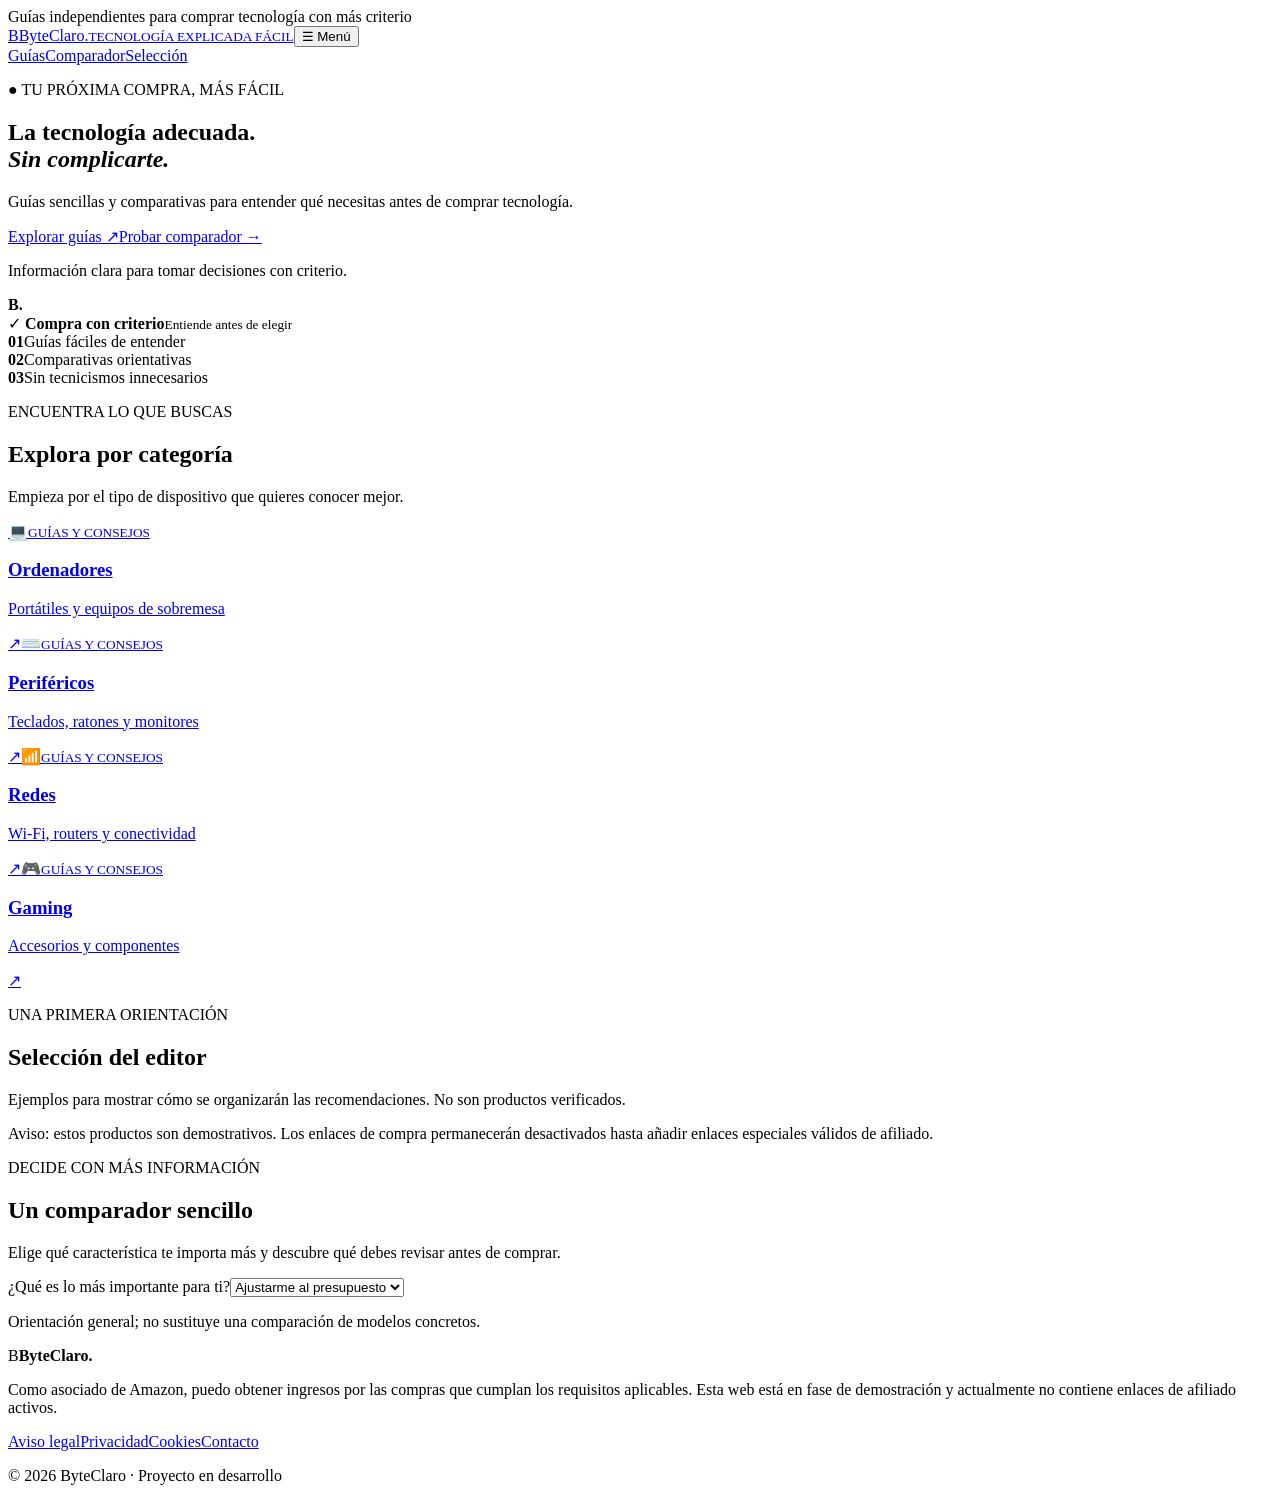
==== index.html @ 3bc00a51 "Subir ByteClaro: index.html" ====
<!doctype html>
<html lang="es">
<head>
<meta charset="utf-8"><meta name="viewport" content="width=device-width, initial-scale=1">
<meta name="description" content="Guías claras y comparativas de tecnología e informática para elegir mejor.">
<title>ByteClaro | Tecnología explicada fácil</title><link rel="stylesheet" href="styles.css">
</head>
<body>
<div class="top-note">Guías independientes para comprar tecnología con más criterio</div>
<header class="site-header"><a class="brand" href="index.html"><span class="brand-mark">B</span><span>ByteClaro<span class="dot">.</span><small>TECNOLOGÍA EXPLICADA FÁCIL</small></span></a><button id="menu-toggle" aria-expanded="false" aria-controls="nav">☰ Menú</button><nav id="nav"><a href="#guias">Guías</a><a href="#comparador">Comparador</a><a href="#seleccion">Selección</a></nav></header>
<main>
<section class="hero"><div><p class="eyebrow">● TU PRÓXIMA COMPRA, MÁS FÁCIL</p><h1>La tecnología adecuada.<br><em>Sin complicarte.</em></h1><p class="lead">Guías sencillas y comparativas para entender qué necesitas antes de comprar tecnología.</p><div class="actions"><a class="button" href="#guias">Explorar guías ↗</a><a class="text-link" href="#comparador">Probar comparador →</a></div><p class="small">Información clara para tomar decisiones con criterio.</p></div><div class="hero-art"><div class="orbit"></div><div class="laptop"><div class="screen"><div class="screen-lines"><i></i><i></i><i></i></div></div><div class="keyboard"></div></div><div class="phone"><div class="phone-screen"><b>B.</b><i></i><i></i><i></i></div></div><div class="floating">✓ <span><b>Compra con criterio</b><small>Entiende antes de elegir</small></span></div></div></section>
<section class="stats"><div><b>01</b><span>Guías fáciles de entender</span></div><div><b>02</b><span>Comparativas orientativas</span></div><div><b>03</b><span>Sin tecnicismos innecesarios</span></div></section>
<section class="section" id="guias"><div class="section-heading"><div><p class="eyebrow">ENCUENTRA LO QUE BUSCAS</p><h2>Explora por categoría</h2></div><p>Empieza por el tipo de dispositivo que quieres conocer mejor.</p></div><div class="categories"><a class="category green" href="#seleccion"><span>💻</span><small>GUÍAS Y CONSEJOS</small><h3>Ordenadores</h3><p>Portátiles y equipos de sobremesa</p>↗</a><a class="category sand" href="#seleccion"><span>⌨️</span><small>GUÍAS Y CONSEJOS</small><h3>Periféricos</h3><p>Teclados, ratones y monitores</p>↗</a><a class="category blue" href="#seleccion"><span>📶</span><small>GUÍAS Y CONSEJOS</small><h3>Redes</h3><p>Wi-Fi, routers y conectividad</p>↗</a><a class="category lilac" href="#seleccion"><span>🎮</span><small>GUÍAS Y CONSEJOS</small><h3>Gaming</h3><p>Accesorios y componentes</p>↗</a></div></section>
<section class="section" id="seleccion"><div class="section-heading"><div><p class="eyebrow">UNA PRIMERA ORIENTACIÓN</p><h2>Selección del editor</h2></div><p>Ejemplos para mostrar cómo se organizarán las recomendaciones. No son productos verificados.</p></div><div id="products" class="products"></div><p class="small">Aviso: estos productos son demostrativos. Los enlaces de compra permanecerán desactivados hasta añadir enlaces especiales válidos de afiliado.</p></section>
<section class="compare" id="comparador"><div><p class="eyebrow">DECIDE CON MÁS INFORMACIÓN</p><h2>Un comparador sencillo</h2><p>Elige qué característica te importa más y descubre qué debes revisar antes de comprar.</p></div><div class="panel"><label for="priority">¿Qué es lo más importante para ti?</label><select id="priority"><option value="price">Ajustarme al presupuesto</option><option value="study">Estudiar y trabajar</option><option value="gaming">Jugar</option><option value="portable">Llevarlo a todas partes</option></select><div id="compare-result" class="result" aria-live="polite"></div><p class="small">Orientación general; no sustituye una comparación de modelos concretos.</p></div></section>
</main>
<footer><div class="footer-brand"><span class="brand-mark">B</span><b>ByteClaro.</b></div><p class="disclosure">Como asociado de Amazon, puedo obtener ingresos por las compras que cumplan los requisitos aplicables. Esta web está en fase de demostración y actualmente no contiene enlaces de afiliado activos.</p><nav class="footer-links"><a href="aviso-legal.html">Aviso legal</a><a href="privacidad.html">Privacidad</a><a href="cookies.html">Cookies</a><a href="contacto.html">Contacto</a></nav><p class="small">© 2026 ByteClaro · Proyecto en desarrollo</p></footer>
<script src="script.js"></script>
</body></html>
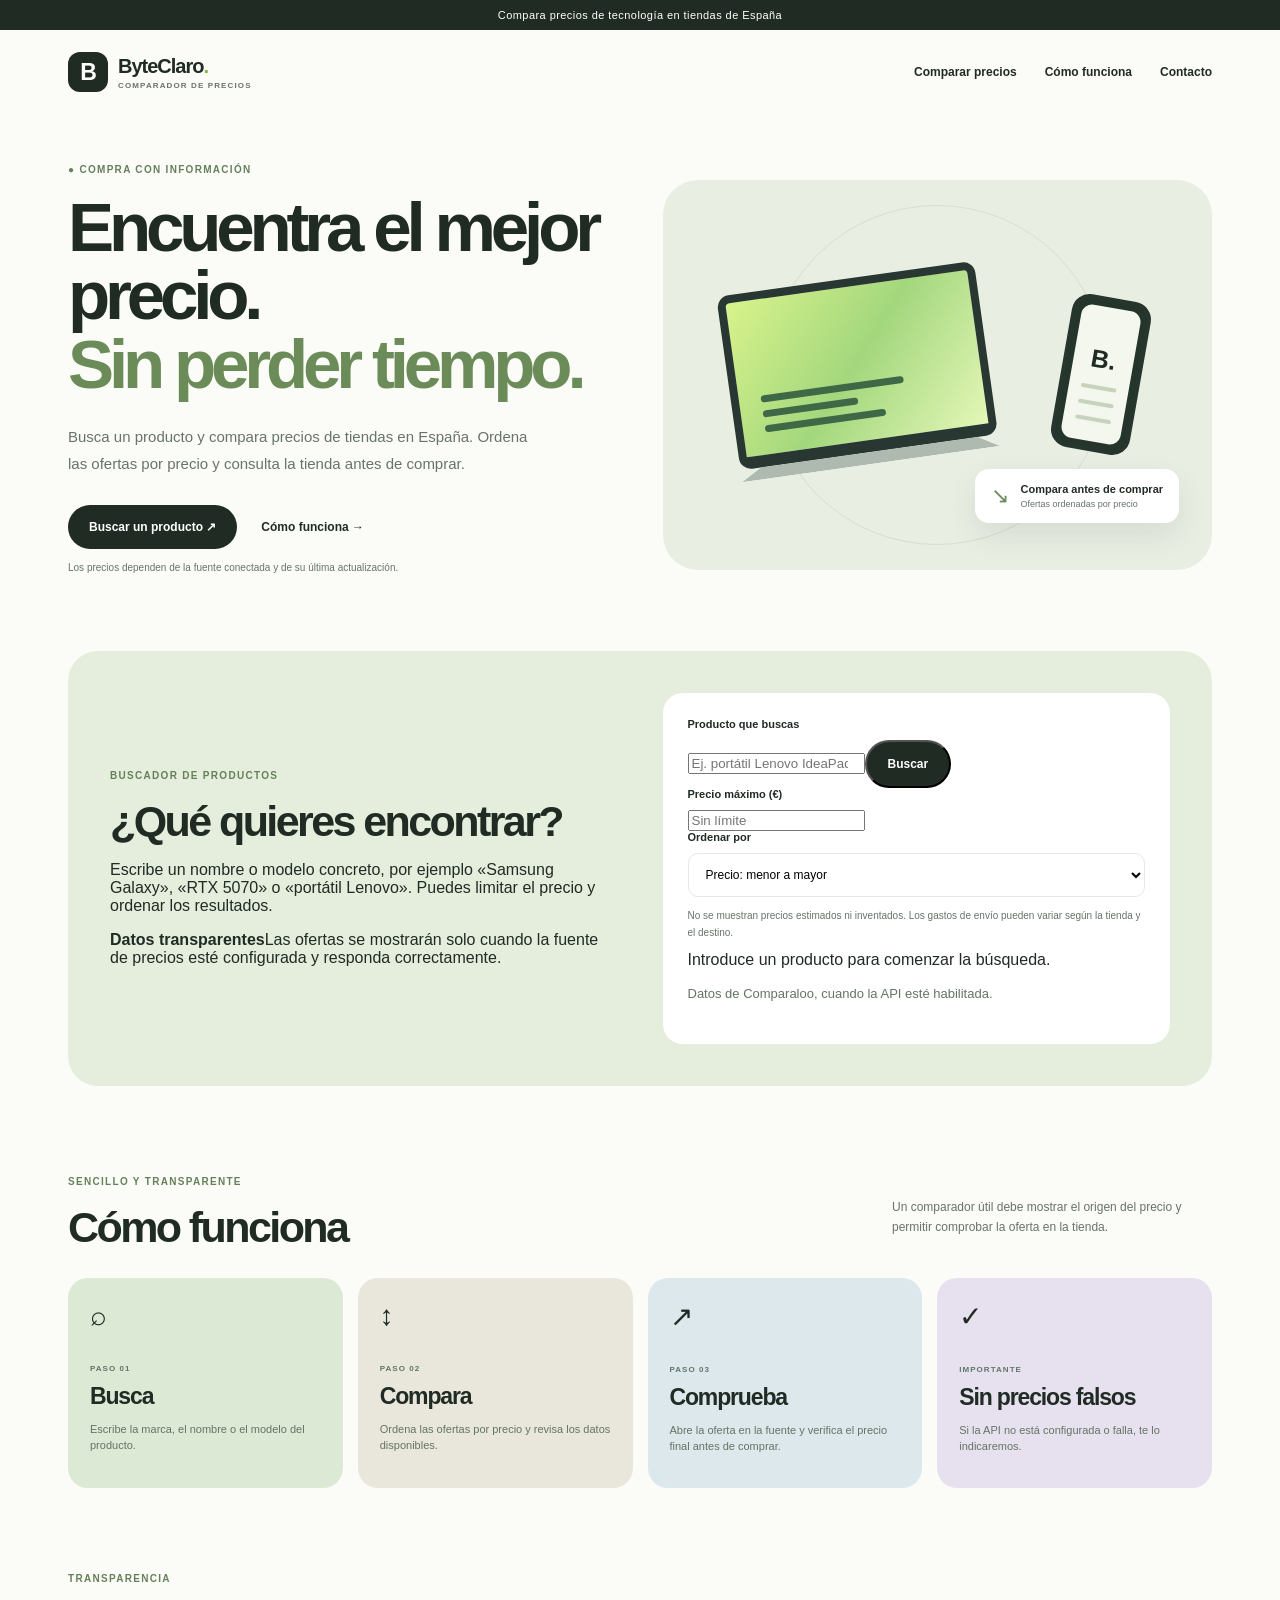
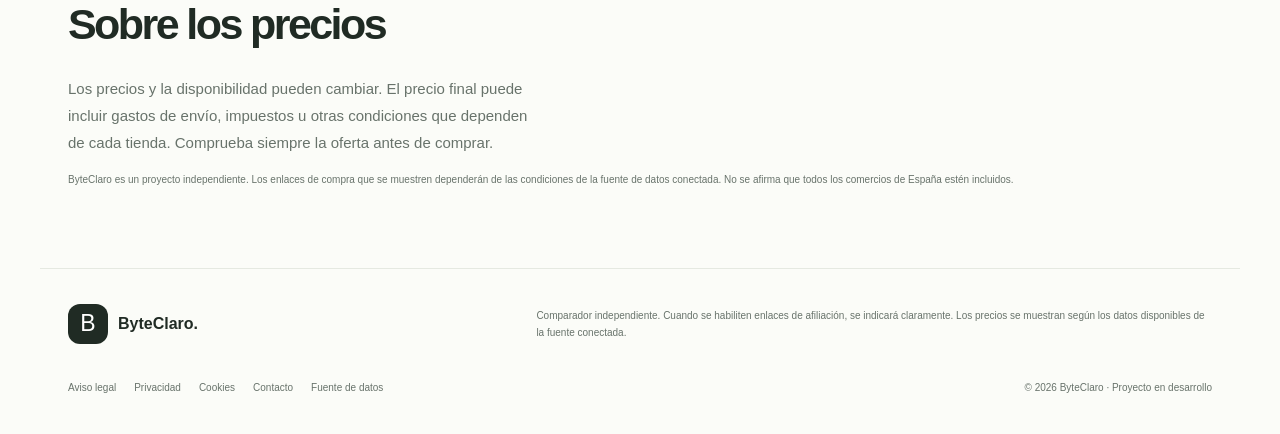
==== commit ad7e0709: "Convertir ByteClaro en comparador de precios: index.html" ====
--- a/index.html
+++ b/index.html
@@ -2,19 +2,19 @@
 <html lang="es">
 <head>
 <meta charset="utf-8"><meta name="viewport" content="width=device-width, initial-scale=1">
-<meta name="description" content="Guías claras y comparativas de tecnología e informática para elegir mejor.">
-<title>ByteClaro | Tecnología explicada fácil</title><link rel="stylesheet" href="styles.css">
+<meta name="description" content="Busca productos tecnológicos y compara ofertas de tiendas en España.">
+<meta name="theme-color" content="#202b24">
+<title>ByteClaro | Comparador de precios de tecnología</title><link rel="stylesheet" href="styles.css">
 </head>
 <body>
-<div class="top-note">Guías independientes para comprar tecnología con más criterio</div>
-<header class="site-header"><a class="brand" href="index.html"><span class="brand-mark">B</span><span>ByteClaro<span class="dot">.</span><small>TECNOLOGÍA EXPLICADA FÁCIL</small></span></a><button id="menu-toggle" aria-expanded="false" aria-controls="nav">☰ Menú</button><nav id="nav"><a href="#guias">Guías</a><a href="#comparador">Comparador</a><a href="#seleccion">Selección</a></nav></header>
+<div class="top-note">Compara precios de tecnología en tiendas de España</div>
+<header class="site-header"><a class="brand" href="index.html"><span class="brand-mark">B</span><span>ByteClaro<span class="dot">.</span><small>COMPARADOR DE PRECIOS</small></span></a><button id="menu-toggle" aria-expanded="false" aria-controls="nav">☰ Menú</button><nav id="nav"><a href="#comparador">Comparar precios</a><a href="#como-funciona">Cómo funciona</a><a href="contacto.html">Contacto</a></nav></header>
 <main>
-<section class="hero"><div><p class="eyebrow">● TU PRÓXIMA COMPRA, MÁS FÁCIL</p><h1>La tecnología adecuada.<br><em>Sin complicarte.</em></h1><p class="lead">Guías sencillas y comparativas para entender qué necesitas antes de comprar tecnología.</p><div class="actions"><a class="button" href="#guias">Explorar guías ↗</a><a class="text-link" href="#comparador">Probar comparador →</a></div><p class="small">Información clara para tomar decisiones con criterio.</p></div><div class="hero-art"><div class="orbit"></div><div class="laptop"><div class="screen"><div class="screen-lines"><i></i><i></i><i></i></div></div><div class="keyboard"></div></div><div class="phone"><div class="phone-screen"><b>B.</b><i></i><i></i><i></i></div></div><div class="floating">✓ <span><b>Compra con criterio</b><small>Entiende antes de elegir</small></span></div></div></section>
-<section class="stats"><div><b>01</b><span>Guías fáciles de entender</span></div><div><b>02</b><span>Comparativas orientativas</span></div><div><b>03</b><span>Sin tecnicismos innecesarios</span></div></section>
-<section class="section" id="guias"><div class="section-heading"><div><p class="eyebrow">ENCUENTRA LO QUE BUSCAS</p><h2>Explora por categoría</h2></div><p>Empieza por el tipo de dispositivo que quieres conocer mejor.</p></div><div class="categories"><a class="category green" href="#seleccion"><span>💻</span><small>GUÍAS Y CONSEJOS</small><h3>Ordenadores</h3><p>Portátiles y equipos de sobremesa</p>↗</a><a class="category sand" href="#seleccion"><span>⌨️</span><small>GUÍAS Y CONSEJOS</small><h3>Periféricos</h3><p>Teclados, ratones y monitores</p>↗</a><a class="category blue" href="#seleccion"><span>📶</span><small>GUÍAS Y CONSEJOS</small><h3>Redes</h3><p>Wi-Fi, routers y conectividad</p>↗</a><a class="category lilac" href="#seleccion"><span>🎮</span><small>GUÍAS Y CONSEJOS</small><h3>Gaming</h3><p>Accesorios y componentes</p>↗</a></div></section>
-<section class="section" id="seleccion"><div class="section-heading"><div><p class="eyebrow">UNA PRIMERA ORIENTACIÓN</p><h2>Selección del editor</h2></div><p>Ejemplos para mostrar cómo se organizarán las recomendaciones. No son productos verificados.</p></div><div id="products" class="products"></div><p class="small">Aviso: estos productos son demostrativos. Los enlaces de compra permanecerán desactivados hasta añadir enlaces especiales válidos de afiliado.</p></section>
-<section class="compare" id="comparador"><div><p class="eyebrow">DECIDE CON MÁS INFORMACIÓN</p><h2>Un comparador sencillo</h2><p>Elige qué característica te importa más y descubre qué debes revisar antes de comprar.</p></div><div class="panel"><label for="priority">¿Qué es lo más importante para ti?</label><select id="priority"><option value="price">Ajustarme al presupuesto</option><option value="study">Estudiar y trabajar</option><option value="gaming">Jugar</option><option value="portable">Llevarlo a todas partes</option></select><div id="compare-result" class="result" aria-live="polite"></div><p class="small">Orientación general; no sustituye una comparación de modelos concretos.</p></div></section>
+<section class="hero"><div><p class="eyebrow">● COMPRA CON INFORMACIÓN</p><h1>Encuentra el mejor precio.<br><em>Sin perder tiempo.</em></h1><p class="lead">Busca un producto y compara precios de tiendas en España. Ordena las ofertas por precio y consulta la tienda antes de comprar.</p><div class="actions"><a class="button" href="#comparador">Buscar un producto ↗</a><a class="text-link" href="#como-funciona">Cómo funciona →</a></div><p class="small">Los precios dependen de la fuente conectada y de su última actualización.</p></div><div class="hero-art"><div class="orbit"></div><div class="laptop"><div class="screen"><div class="screen-lines"><i></i><i></i><i></i></div></div><div class="keyboard"></div></div><div class="phone"><div class="phone-screen"><b>B.</b><i></i><i></i><i></i></div></div><div class="floating">↘ <span><b>Compara antes de comprar</b><small>Ofertas ordenadas por precio</small></span></div></div></section>
+<section class="compare live-compare" id="comparador"><div><p class="eyebrow">BUSCADOR DE PRODUCTOS</p><h2>¿Qué quieres encontrar?</h2><p>Escribe un nombre o modelo concreto, por ejemplo «Samsung Galaxy», «RTX 5070» o «portátil Lenovo». Puedes limitar el precio y ordenar los resultados.</p><div class="source-note"><b>Datos transparentes</b><span>Las ofertas se mostrarán solo cuando la fuente de precios esté configurada y responda correctamente.</span></div></div><div class="panel"><form id="search-form"><label for="query">Producto que buscas</label><div class="search-row"><input id="query" name="q" type="search" placeholder="Ej. portátil Lenovo IdeaPad" minlength="2" maxlength="120" required autocomplete="off"><button class="button" type="submit" id="search-button">Buscar</button></div><div class="filter-grid"><div><label for="max-price">Precio máximo (€)</label><input id="max-price" name="max_price" type="number" min="0" step="0.01" placeholder="Sin límite"></div><div><label for="sort">Ordenar por</label><select id="sort" name="sort"><option value="price_asc">Precio: menor a mayor</option><option value="relevance">Más relevantes</option><option value="price_desc">Precio: mayor a menor</option><option value="newest">Más recientes</option></select></div></div><p class="small">No se muestran precios estimados ni inventados. Los gastos de envío pueden variar según la tienda y el destino.</p></form><div id="search-status" class="search-status" role="status" aria-live="polite">Introduce un producto para comenzar la búsqueda.</div><div id="search-results" class="search-results"></div><p class="data-attribution">Datos de <a href="https://comparaloo.es/" target="_blank" rel="noopener noreferrer">Comparaloo</a>, cuando la API esté habilitada.</p></div></section>
+<section class="section" id="como-funciona"><div class="section-heading"><div><p class="eyebrow">SENCILLO Y TRANSPARENTE</p><h2>Cómo funciona</h2></div><p>Un comparador útil debe mostrar el origen del precio y permitir comprobar la oferta en la tienda.</p></div><div class="categories"><article class="category green"><span>⌕</span><small>PASO 01</small><h3>Busca</h3><p>Escribe la marca, el nombre o el modelo del producto.</p></article><article class="category sand"><span>↕</span><small>PASO 02</small><h3>Compara</h3><p>Ordena las ofertas por precio y revisa los datos disponibles.</p></article><article class="category blue"><span>↗</span><small>PASO 03</small><h3>Comprueba</h3><p>Abre la oferta en la fuente y verifica el precio final antes de comprar.</p></article><article class="category lilac"><span>✓</span><small>IMPORTANTE</small><h3>Sin precios falsos</h3><p>Si la API no está configurada o falla, te lo indicaremos.</p></article></div></section>
+<section class="section"><div class="section-heading"><div><p class="eyebrow">TRANSPARENCIA</p><h2>Sobre los precios</h2></div></div><p class="lead">Los precios y la disponibilidad pueden cambiar. El precio final puede incluir gastos de envío, impuestos u otras condiciones que dependen de cada tienda. Comprueba siempre la oferta antes de comprar.</p><p class="small">ByteClaro es un proyecto independiente. Los enlaces de compra que se muestren dependerán de las condiciones de la fuente de datos conectada. No se afirma que todos los comercios de España estén incluidos.</p></section>
 </main>
-<footer><div class="footer-brand"><span class="brand-mark">B</span><b>ByteClaro.</b></div><p class="disclosure">Como asociado de Amazon, puedo obtener ingresos por las compras que cumplan los requisitos aplicables. Esta web está en fase de demostración y actualmente no contiene enlaces de afiliado activos.</p><nav class="footer-links"><a href="aviso-legal.html">Aviso legal</a><a href="privacidad.html">Privacidad</a><a href="cookies.html">Cookies</a><a href="contacto.html">Contacto</a></nav><p class="small">© 2026 ByteClaro · Proyecto en desarrollo</p></footer>
+<footer><div class="footer-brand"><span class="brand-mark">B</span><b>ByteClaro.</b></div><p class="disclosure">Comparador independiente. Cuando se habiliten enlaces de afiliación, se indicará claramente. Los precios se muestran según los datos disponibles de la fuente conectada.</p><nav class="footer-links"><a href="aviso-legal.html">Aviso legal</a><a href="privacidad.html">Privacidad</a><a href="cookies.html">Cookies</a><a href="contacto.html">Contacto</a><a href="https://comparaloo.es/" target="_blank" rel="noopener noreferrer">Fuente de datos</a></nav><p class="small">© 2026 ByteClaro · Proyecto en desarrollo</p></footer>
 <script src="script.js"></script>
 </body></html>
--- a/styles.css
+++ b/styles.css
@@ -0,0 +1 @@
+:root{--ink:#202b24;--muted:#68736b;--green:#dce9d4;--accent:#6b8c58;--line:#e5e9e1;--cream:#fbfcf8}*{box-sizing:border-box}html{scroll-behavior:smooth}body{margin:0;background:var(--cream);color:var(--ink);font-family:Inter,Arial,sans-serif}a{color:inherit;text-decoration:none}.top-note{text-align:center;background:#202b24;color:#fff;padding:9px;font-size:11px;letter-spacing:.04em}.site-header{max-width:1200px;margin:auto;padding:22px 28px;display:flex;align-items:center;justify-content:space-between;gap:25px}.brand{display:flex;align-items:center;gap:10px;font-size:20px;font-weight:800;letter-spacing:-.05em}.brand-mark{display:grid;place-items:center;background:var(--ink);color:#fff;width:40px;height:40px;border-radius:12px;font-size:23px}.dot{color:#83b842}.brand small{display:block;font-size:8px;letter-spacing:.14em;margin-top:3px;color:var(--muted)}#nav{display:flex;gap:28px;font-size:12px;font-weight:700}#nav a:hover,.text-link:hover{color:var(--accent)}#menu-toggle{display:none}.hero{max-width:1200px;margin:auto;padding:50px 28px 65px;display:grid;grid-template-columns:1fr 1fr;gap:45px;align-items:center}.eyebrow{font-size:10px;font-weight:800;letter-spacing:.13em;color:#66805a;margin:0 0 18px}.hero h1{font-size:clamp(44px,5.4vw,72px);line-height:.99;letter-spacing:-.075em;margin:0 0 25px}.hero h1 em{font-style:normal;color:var(--accent)}.lead{max-width:460px;font-size:15px;line-height:1.8;color:var(--muted)}.actions{display:flex;align-items:center;gap:24px;margin-top:28px}.button{display:inline-block;border-radius:100px;padding:15px 21px;background:var(--ink);color:#fff;font-size:12px;font-weight:750}.text-link{font-size:12px;font-weight:750}.small{font-size:10px;color:var(--muted);line-height:1.7}.hero-art{min-height:390px;position:relative;display:grid;place-items:center;background:#e9eee3;border-radius:35px;overflow:hidden}.orbit{position:absolute;border:1px solid #d4dfcf;border-radius:50%;width:340px;height:340px}.laptop{position:absolute;width:260px;left:12%;top:25%;transform:rotate(-8deg)}.screen{height:175px;border:8px solid #283731;border-bottom-width:12px;border-radius:12px;background:linear-gradient(130deg,#d8f38b,#a3d77d,#e4f7b7);position:relative}.screen-lines{position:absolute;bottom:22px;left:22px;right:22px;display:grid;gap:8px}.screen-lines i{display:block;height:7px;border-radius:5px;background:#3e6846;width:72%}.screen-lines i:nth-child(2){width:48%}.screen-lines i:nth-child(3){width:61%}.keyboard{height:12px;background:#aeb9b0;clip-path:polygon(8% 0,92% 0,100% 100%,0 100%)}.phone{position:absolute;width:80px;height:155px;background:#24352b;border:5px solid #26352d;border-radius:18px;right:13%;top:30%;padding:5px;transform:rotate(10deg)}.phone-screen{height:100%;background:#f4f7ed;border-radius:11px;display:flex;flex-direction:column;align-items:center;padding:20px 8px}.phone-screen b{font-size:25px;margin-top:18px}.phone-screen i{height:5px;width:80%;background:#c6d4bd;border-radius:6px;margin-top:12px}.floating{position:absolute;right:6%;bottom:12%;display:flex;gap:12px;align-items:center;padding:14px 16px;background:white;border-radius:14px;box-shadow:0 12px 30px #25352a18;font-size:22px;color:var(--accent)}.floating b,.floating small{display:block}.floating b{font-size:11px;color:var(--ink)}.floating small{font-size:9px;color:var(--muted);margin-top:4px}.stats{max-width:1144px;margin:0 auto 65px;padding:20px 25px;display:grid;grid-template-columns:repeat(3,1fr);gap:20px;background:white;border:1px solid var(--line);border-radius:18px}.stats div{display:flex;align-items:center;gap:13px}.stats b{font-size:12px;background:#edf4e6;border-radius:9px;padding:9px;color:#54754a}.stats span{font-size:11px;color:var(--muted);font-weight:600}.section{max-width:1200px;margin:auto;padding:15px 28px 70px}.section-heading{display:flex;justify-content:space-between;align-items:end;gap:25px;margin-bottom:28px}.section-heading h2,.compare h2{font-size:clamp(30px,3.6vw,43px);line-height:1.05;letter-spacing:-.06em;margin:0}.section-heading>p{max-width:320px;color:var(--muted);font-size:12px;line-height:1.7}.categories{display:grid;grid-template-columns:repeat(4,1fr);gap:15px}.category{min-height:210px;padding:22px;border-radius:20px;transition:transform .2s}.category:hover{transform:translateY(-4px)}.category>span{display:block;font-size:28px;margin-bottom:25px}.category small{font-size:8px;letter-spacing:.13em;font-weight:800;color:#617568}.category h3{font-size:23px;letter-spacing:-.05em;margin:8px 0}.category p{font-size:11px;color:#647465;line-height:1.5}.green{background:#dce9d4}.sand{background:#e9e6dc}.blue{background:#dce8eb}.lilac{background:#e7e0ef}.products{display:grid;grid-template-columns:repeat(3,1fr);gap:16px}.product{background:white;border:1px solid var(--line);border-radius:20px;padding:18px}.product-art{height:130px;border-radius:14px;display:grid;place-items:center;background:#f0f4ec;font-size:55px}.product h3{font-size:17px;margin:16px 0 8px}.product p{font-size:11px;line-height:1.7;color:var(--muted)}.product button{width:100%;padding:12px;border:0;border-radius:10px;background:#e9ede7;color:#778178;font-weight:700}.compare{max-width:1144px;margin:0 auto 75px;background:#e5eddd;border-radius:30px;padding:42px;display:grid;grid-template-columns:1fr 1fr;gap:45px;align-items:center}.compare>div>p:last-child{font-size:13px;line-height:1.8;color:#647465}.panel{background:white;border-radius:20px;padding:25px}.panel label{display:block;font-size:11px;font-weight:750;margin-bottom:10px}.panel select{width:100%;padding:13px;border:1px solid var(--line);border-radius:10px;background:white;font:inherit;font-size:12px}.result{margin-top:16px;background:#f5f7f1;border-radius:13px;padding:17px;font-size:12px;line-height:1.8}.result b{display:block;margin-bottom:6px}footer{border-top:1px solid var(--line);max-width:1200px;margin:auto;padding:28px;display:grid;grid-template-columns:1fr 1.5fr;gap:18px;align-items:center}.footer-brand{display:flex;align-items:center;gap:10px}.disclosure{font-size:10px;line-height:1.7;color:var(--muted)}.footer-links{display:flex;gap:18px;flex-wrap:wrap;font-size:10px;color:var(--muted)}footer>.small{justify-self:end;text-align:right}@media(max-width:850px){.hero{grid-template-columns:1fr;padding-top:35px}.stats{margin:0 20px 55px}.categories{grid-template-columns:repeat(2,1fr)}.compare{margin:0 20px 55px;padding:30px;gap:25px}.section-heading{align-items:start;flex-direction:column}.footer{grid-template-columns:1fr}footer>.small{justify-self:start;text-align:left}}@media(max-width:600px){.site-header{padding:16px 20px}#menu-toggle{display:block;border:1px solid var(--line);background:white;border-radius:10px;padding:9px}#nav{display:none;position:absolute;z-index:5;top:110px;left:15px;right:15px;padding:18px;background:white;border:1px solid var(--line);border-radius:15px;flex-direction:column}#nav.open{display:flex}.hero{padding:30px 20px 45px;gap:25px}.hero h1{font-size:48px}.hero-art{min-height:290px}.laptop{width:210px;left:7%;top:25%}.screen{height:140px}.phone{width:68px;height:135px;right:8%;top:30%}.floating{right:3%;bottom:8%;padding:10px}.stats{grid-template-columns:1fr;gap:12px;padding:18px}.section{padding:15px 20px 55px}.categories{gap:10px}.category{min-height:180px;padding:16px}.category h3{font-size:20px}.products{grid-template-columns:1fr}.compare{grid-template-columns:1fr;padding:25px}.footer-links{gap:14px}footer{padding:25px 20px;grid-template-columns:1fr}footer>.small{justify-self:start}}
